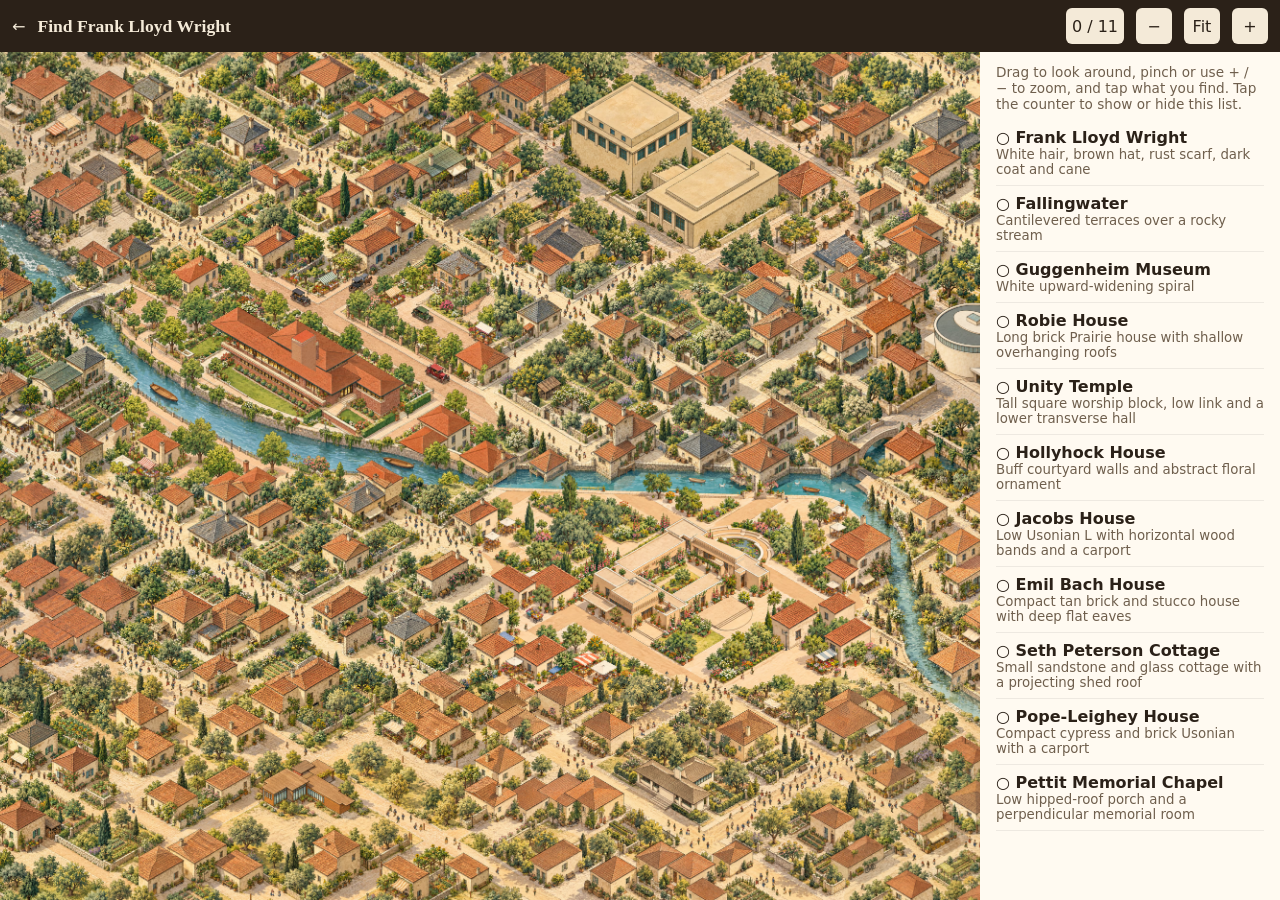
==== architects/frank-lloyd-wright/index.html @ 5c1a9b0c "feat: add clean architect URLs, share banners, mobile bottom sheet and MIT license" ====
<!doctype html>
<html lang="en">
<head>
  <meta charset="utf-8">
  <meta name="viewport" content="width=device-width, initial-scale=1">
  <title>Find Frank Lloyd Wright: Fallingwater, the Guggenheim and more | Find the Architect</title>
  <meta name="description" content="A free hidden-object game: find Fallingwater, the Guggenheim, Robie House and seven more Frank Lloyd Wright buildings, and Wright himself, in a crowded illustrated town.">
  <meta http-equiv="Content-Security-Policy" content="default-src 'self'; style-src 'self' 'unsafe-inline'">
  <link rel="canonical" href="https://smartinov.github.io/marhitekta/architects/frank-lloyd-wright/">
  <meta property="og:type" content="website">
  <meta property="og:site_name" content="Find the Architect">
  <meta property="og:title" content="Can you find Frank Lloyd Wright?">
  <meta property="og:description" content="Spot Fallingwater, the Guggenheim and eight more Wright buildings, then find the architect himself in the crowd.">
  <meta property="og:url" content="https://smartinov.github.io/marhitekta/architects/frank-lloyd-wright/">
  <meta property="og:image" content="https://smartinov.github.io/marhitekta/architects/frank-lloyd-wright/share.jpg">
  <meta property="og:image:width" content="1200">
  <meta property="og:image:height" content="630">
  <meta property="og:image:alt" content="Portrait of Frank Lloyd Wright beside the illustrated town with his buildings">
  <meta name="twitter:card" content="summary_large_image">
  <link rel="stylesheet" href="../../style.css">
</head>
<body class="game list-open">
  <header>
    <a href="../../" aria-label="Back to all architects">←</a>
    <h1 id="title">Find Frank Lloyd Wright</h1>
    <button id="count" aria-controls="checklist" aria-expanded="true" aria-live="polite"></button>
    <button id="out" aria-label="Zoom out">−</button>
    <button id="fit" aria-label="Show whole picture">Fit</button>
    <button id="in" aria-label="Zoom in">+</button>
  </header>
  <main>
    <div class="frame">
      <div class="view" id="view" tabindex="0" aria-label="Picture. Arrow keys pan, Enter guesses at the crosshair."><div class="stage" id="stage"></div></div>
      <div class="crosshair" aria-hidden="true"></div>
    </div>
    <aside id="checklist">
      <p>Drag to look around, pinch or use + / − to zoom, and tap what you find. Tap the counter to show or hide this list.</p>
      <ol id="list"></ol>
    </aside>
  </main>
  <div id="toast" role="status"></div>
  <script src="game.js"></script>
  <script src="../../play.js"></script>
</body>
</html>
---- style.css ----
:root {
  --paper: #f4ead8;
  --ink: #2b2118;
  --muted: #6f5f4d;
  --rust: #b4532a;
  --green: #3f7d4e;
  font-family: system-ui, -apple-system, 'Segoe UI', sans-serif;
  color: var(--ink);
  background: var(--paper);
}

* { box-sizing: border-box; }
body { margin: 0; }
h1, h2 { font-family: Georgia, 'Times New Roman', serif; }
a { color: var(--rust); }

/* Landing */
.landing { max-width: 960px; margin: 0 auto; padding: 48px 20px; }
.landing h1 { font-size: clamp(2rem, 6vw, 3.5rem); margin: 0 0 8px; }
.landing p.lead { color: var(--muted); font-size: 1.15rem; margin: 0 0 32px; }
.cards { display: grid; grid-template-columns: repeat(auto-fill, minmax(220px, 1fr)); gap: 24px; }
.card {
  display: block; text-decoration: none; color: inherit; background: #fffaf1;
  border-radius: 12px; overflow: hidden; box-shadow: 0 2px 10px #0002; transition: transform .15s;
}
.card:hover, .card:focus-visible { transform: translateY(-4px); }
.card img { display: block; width: 100%; height: auto; aspect-ratio: 4 / 5; object-fit: cover; object-position: top; filter: sepia(.25); }
.card div { padding: 12px 16px 16px; }
.card h2 { margin: 0; font-size: 1.3rem; }
.card span { color: var(--muted); font-size: .9rem; }
.card.soon {
  display: grid; place-items: center; min-height: 200px; padding: 24px; text-align: center;
  color: var(--muted); background: none; box-shadow: none; border: 2px dashed #0003;
}
.card.soon:hover { transform: none; }
footer { color: var(--muted); font-size: .8rem; margin-top: 48px; }

/* Game */
.game { display: flex; flex-direction: column; height: 100vh; height: 100dvh; }
.game header { display: flex; align-items: center; gap: 12px; padding: 8px 12px; background: var(--ink); color: var(--paper); flex-wrap: wrap; }
.game header a { color: var(--paper); text-decoration: none; }
.game header h1 { font-size: 1.1rem; margin: 0; flex: 1; }
.game header button {
  font: inherit; min-width: 36px; height: 36px; border: 0; border-radius: 6px;
  background: var(--paper); color: var(--ink); cursor: pointer;
}
.game main { flex: 1; display: flex; min-height: 0; }
.frame { flex: 1; position: relative; display: grid; min-width: 0; min-height: 0; }
.crosshair {
  display: none; position: absolute; left: 50%; top: 50%; width: 32px; height: 32px; margin: -16px 0 0 -16px;
  border: 2px solid var(--rust); border-radius: 50%; box-shadow: 0 0 0 2px #fff; pointer-events: none;
}
.view:focus-visible { outline: 3px solid var(--rust); outline-offset: -3px; }
.view:focus-visible + .crosshair { display: block; }
.view { min-width: 0; min-height: 0; display: grid; overflow: auto; touch-action: none; cursor: grab; background: #d9cbb2; user-select: none; -webkit-user-select: none; }
.view:active { cursor: grabbing; }
.stage { margin: auto; position: relative; display: grid; grid-template-columns: repeat(2, minmax(0, 1fr)); }
.stage img { display: block; width: 100%; height: auto; -webkit-user-drag: none; }
.mark { position: absolute; border: 3px solid var(--green); border-radius: 8px; box-shadow: 0 0 0 2px #fff; pointer-events: none; }
.miss {
  position: absolute; width: 28px; height: 28px; margin: -14px 0 0 -14px; border: 3px solid var(--rust);
  border-radius: 50%; pointer-events: none; animation: fade .8s forwards;
}
@keyframes fade { to { opacity: 0; transform: scale(1.8); } }
aside { width: 300px; overflow: auto; padding: 12px 16px; background: #fffaf1; }
aside p { color: var(--muted); font-size: .85rem; margin: 0 0 8px; }
aside ol { list-style: none; padding: 0; margin: 0; }
aside li { padding: 8px 0; border-bottom: 1px solid #0001; }
aside li b::before { content: '○ '; }
aside li.found b { color: var(--green); }
aside li.found b::before { content: '✓ '; }
aside li small { display: block; color: var(--muted); }
#toast {
  position: fixed; left: 50%; bottom: 24px; transform: translateX(-50%); background: var(--ink); color: var(--paper);
  padding: 10px 18px; border-radius: 999px; opacity: 0; transition: opacity .3s; pointer-events: none;
}
#toast.show { opacity: 1; }

.game header button { touch-action: manipulation; }

/* Phones: the picture takes the screen and the checklist is a bottom sheet toggled by the counter. */
@media (max-width: 760px) {
  .game header { flex-wrap: nowrap; gap: 8px; padding-top: max(8px, env(safe-area-inset-top)); }
  .game header h1 { min-width: 0; white-space: nowrap; overflow: hidden; text-overflow: ellipsis; }
  .game header button { min-width: 44px; height: 44px; }
  #count::after { content: ' ▾'; }
  .list-open #count::after { content: ' ▴'; }
  aside {
    position: fixed; left: 0; right: 0; bottom: 0; z-index: 2; width: auto; max-height: 55dvh;
    padding-bottom: calc(12px + env(safe-area-inset-bottom)); border-radius: 16px 16px 0 0;
    box-shadow: 0 -4px 20px #0004; transform: translateY(105%); transition: transform .25s;
  }
  .list-open aside { transform: none; }
  #toast { z-index: 3; }
}
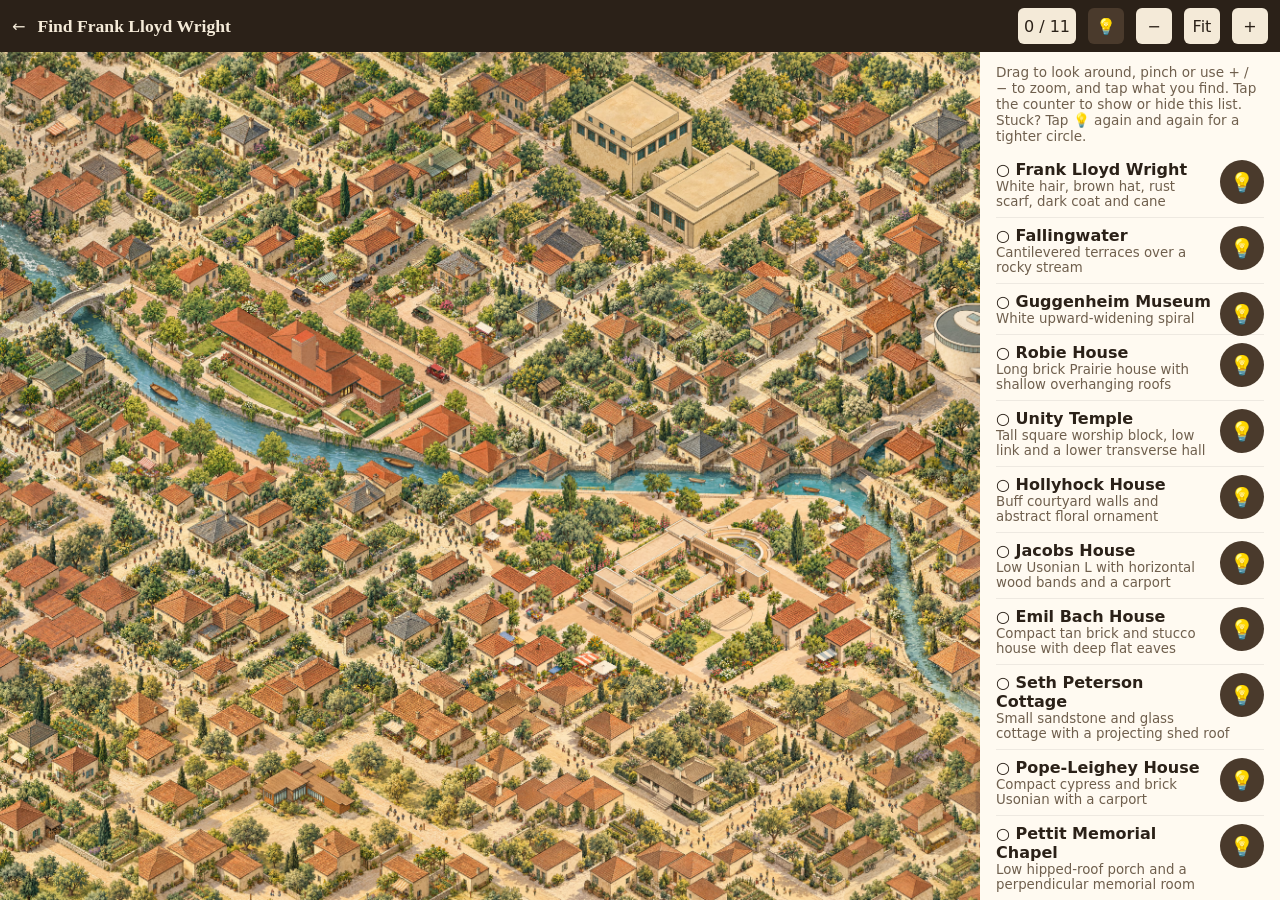
==== commit e2406505: "feat: add light bulb hints that circle a target with tightening rings" ====
--- a/architects/frank-lloyd-wright/index.html
+++ b/architects/frank-lloyd-wright/index.html
@@ -24,6 +24,7 @@
     <a href="../../" aria-label="Back to all architects">←</a>
     <h1 id="title">Find Frank Lloyd Wright</h1>
     <button id="count" aria-controls="checklist" aria-expanded="true" aria-live="polite"></button>
+    <button id="bulb" aria-label="Hint for the next missing item">💡</button>
     <button id="out" aria-label="Zoom out">−</button>
     <button id="fit" aria-label="Show whole picture">Fit</button>
     <button id="in" aria-label="Zoom in">+</button>
@@ -34,7 +35,7 @@
       <div class="crosshair" aria-hidden="true"></div>
     </div>
     <aside id="checklist">
-      <p>Drag to look around, pinch or use + / − to zoom, and tap what you find. Tap the counter to show or hide this list.</p>
+      <p>Drag to look around, pinch or use + / − to zoom, and tap what you find. Tap the counter to show or hide this list. Stuck? Tap 💡 again and again for a tighter circle.</p>
       <ol id="list"></ol>
     </aside>
   </main>
--- a/style.css
+++ b/style.css
@@ -54,7 +54,7 @@
 .view:focus-visible + .crosshair { display: block; }
 .view { min-width: 0; min-height: 0; display: grid; overflow: auto; touch-action: none; cursor: grab; background: #d9cbb2; user-select: none; -webkit-user-select: none; }
 .view:active { cursor: grabbing; }
-.stage { margin: auto; position: relative; display: grid; grid-template-columns: repeat(2, minmax(0, 1fr)); }
+.stage { margin: auto; position: relative; overflow: hidden; display: grid; grid-template-columns: repeat(2, minmax(0, 1fr)); }
 .stage img { display: block; width: 100%; height: auto; -webkit-user-drag: none; }
 .mark { position: absolute; border: 3px solid var(--green); border-radius: 8px; box-shadow: 0 0 0 2px #fff; pointer-events: none; }
 .miss {
@@ -70,6 +70,18 @@
 aside li.found b { color: var(--green); }
 aside li.found b::before { content: '✓ '; }
 aside li small { display: block; color: var(--muted); }
+aside li .hint {
+  float: right; width: 44px; height: 44px; margin-left: 8px; border: 0; border-radius: 50%;
+  font-size: 1.2rem; cursor: pointer; touch-action: manipulation;
+}
+/* The pale bulb emoji needs a dark backdrop to stand out. */
+aside li .hint, .game header #bulb { background: #4a3a2c; }
+aside li.found .hint { display: none; }
+.ring {
+  position: absolute; border: 4px dashed #ffd23f; border-radius: 50%; pointer-events: none;
+  box-shadow: 0 0 0 4px #2b211866, inset 0 0 0 4px #2b211866; animation: pulse 1.2s ease-in-out infinite alternate;
+}
+@keyframes pulse { to { border-color: var(--rust); } }
 #toast {
   position: fixed; left: 50%; bottom: 24px; transform: translateX(-50%); background: var(--ink); color: var(--paper);
   padding: 10px 18px; border-radius: 999px; opacity: 0; transition: opacity .3s; pointer-events: none;
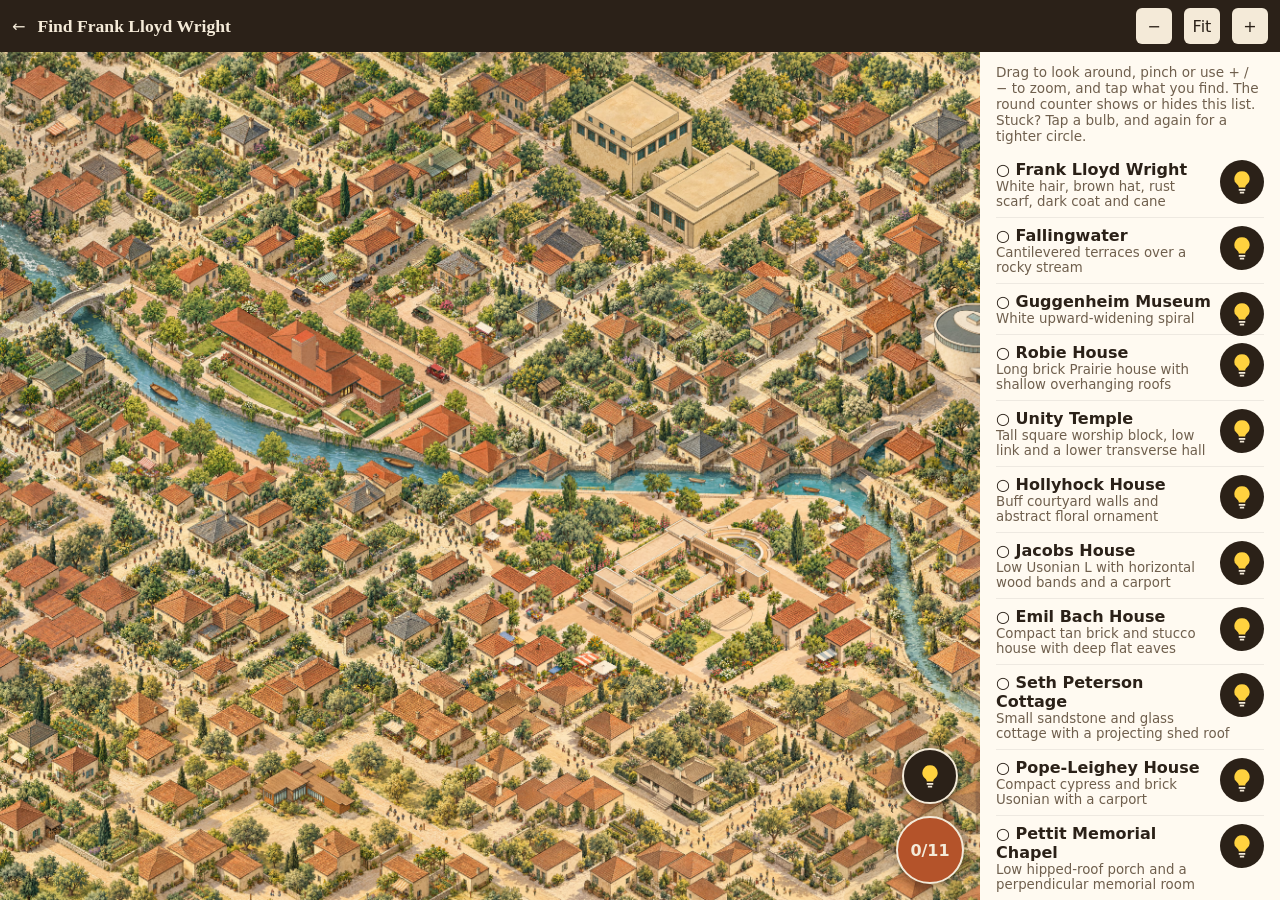
==== commit 552e845a: "feat: move checklist counter and hint bulb to floating round buttons" ====
--- a/architects/frank-lloyd-wright/index.html
+++ b/architects/frank-lloyd-wright/index.html
@@ -17,14 +17,15 @@
   <meta property="og:image:height" content="630">
   <meta property="og:image:alt" content="Portrait of Frank Lloyd Wright beside the illustrated town with his buildings">
   <meta name="twitter:card" content="summary_large_image">
+  <link rel="icon" href="../../favicon.ico" sizes="32x32">
+  <link rel="icon" href="../../favicon.svg" type="image/svg+xml">
+  <link rel="apple-touch-icon" href="../../apple-touch-icon.png">
   <link rel="stylesheet" href="../../style.css">
 </head>
 <body class="game list-open">
   <header>
     <a href="../../" aria-label="Back to all architects">←</a>
     <h1 id="title">Find Frank Lloyd Wright</h1>
-    <button id="count" aria-controls="checklist" aria-expanded="true" aria-live="polite"></button>
-    <button id="bulb" aria-label="Hint for the next missing item">💡</button>
     <button id="out" aria-label="Zoom out">−</button>
     <button id="fit" aria-label="Show whole picture">Fit</button>
     <button id="in" aria-label="Zoom in">+</button>
@@ -33,9 +34,13 @@
     <div class="frame">
       <div class="view" id="view" tabindex="0" aria-label="Picture. Arrow keys pan, Enter guesses at the crosshair."><div class="stage" id="stage"></div></div>
       <div class="crosshair" aria-hidden="true"></div>
+      <div class="fabs">
+        <button id="bulb" class="fab" aria-label="Hint for the next missing item"></button>
+        <button id="count" class="fab" aria-controls="checklist" aria-expanded="true"></button>
+      </div>
     </div>
     <aside id="checklist">
-      <p>Drag to look around, pinch or use + / − to zoom, and tap what you find. Tap the counter to show or hide this list. Stuck? Tap 💡 again and again for a tighter circle.</p>
+      <p>Drag to look around, pinch or use + / − to zoom, and tap what you find. The round counter shows or hides this list. Stuck? Tap a bulb, and again for a tighter circle.</p>
       <ol id="list"></ol>
     </aside>
   </main>
--- a/style.css
+++ b/style.css
@@ -70,20 +70,31 @@
 aside li.found b { color: var(--green); }
 aside li.found b::before { content: '✓ '; }
 aside li small { display: block; color: var(--muted); }
-aside li .hint {
-  float: right; width: 44px; height: 44px; margin-left: 8px; border: 0; border-radius: 50%;
-  font-size: 1.2rem; cursor: pointer; touch-action: manipulation;
+/* Round dark buttons share one look: the floating counter and bulb, and each checklist bulb. */
+.fab, aside li .hint {
+  display: grid; place-items: center; padding: 0; border-radius: 50%; background: var(--ink); color: var(--paper);
+  cursor: pointer; touch-action: manipulation;
 }
-/* The pale bulb emoji needs a dark backdrop to stand out. */
-aside li .hint, .game header #bulb { background: #4a3a2c; }
+.fab svg, aside li .hint svg { width: 26px; height: 26px; }
+aside li .hint { float: right; width: 44px; height: 44px; margin-left: 8px; border: 0; }
+.fabs {
+  position: absolute; right: 16px; bottom: calc(16px + env(safe-area-inset-bottom)); z-index: 3;
+  display: grid; gap: 12px; justify-items: center;
+}
+.fab { width: 56px; height: 56px; border: 2px solid var(--paper); box-shadow: 0 4px 14px #0006; font: 700 1rem system-ui, sans-serif; }
+#count.fab { width: 68px; height: 68px; }
+.list-open #count.fab { background: var(--rust); }
 aside li.found .hint { display: none; }
+/* Reading links appear only after finding, so photos on the article cannot spoil the search. */
+aside li .read { display: none; font-size: .85rem; padding: 6px 0; }
+aside li.found .read { display: inline-block; }
 .ring {
   position: absolute; border: 4px dashed #ffd23f; border-radius: 50%; pointer-events: none;
   box-shadow: 0 0 0 4px #2b211866, inset 0 0 0 4px #2b211866; animation: pulse 1.2s ease-in-out infinite alternate;
 }
 @keyframes pulse { to { border-color: var(--rust); } }
 #toast {
-  position: fixed; left: 50%; bottom: 24px; transform: translateX(-50%); background: var(--ink); color: var(--paper);
+  position: fixed; z-index: 4; left: 50%; top: 72px; transform: translateX(-50%); background: var(--ink); color: var(--paper);
   padding: 10px 18px; border-radius: 999px; opacity: 0; transition: opacity .3s; pointer-events: none;
 }
 #toast.show { opacity: 1; }
@@ -95,13 +106,18 @@
   .game header { flex-wrap: nowrap; gap: 8px; padding-top: max(8px, env(safe-area-inset-top)); }
   .game header h1 { min-width: 0; white-space: nowrap; overflow: hidden; text-overflow: ellipsis; }
   .game header button { min-width: 44px; height: 44px; }
-  #count::after { content: ' ▾'; }
-  .list-open #count::after { content: ' ▴'; }
   aside {
-    position: fixed; left: 0; right: 0; bottom: 0; z-index: 2; width: auto; max-height: 55dvh;
+    position: fixed; left: 0; right: 0; bottom: 0; z-index: 2; width: auto; height: 55dvh;
     padding-bottom: calc(12px + env(safe-area-inset-bottom)); border-radius: 16px 16px 0 0;
     box-shadow: 0 -4px 20px #0004; transform: translateY(105%); transition: transform .25s;
   }
   .list-open aside { transform: none; }
-  #toast { z-index: 3; }
+  /* The floating buttons ride on top of the open sheet instead of covering its bulbs. */
+  .fabs { transition: bottom .25s; }
+  .list-open .fabs { bottom: calc(55dvh + 12px); }
 }
+
+/* Desktop: the counter hides the side checklist to give the picture more room. */
+@media (min-width: 761px) {
+  .game:not(.list-open) aside { display: none; }
+}
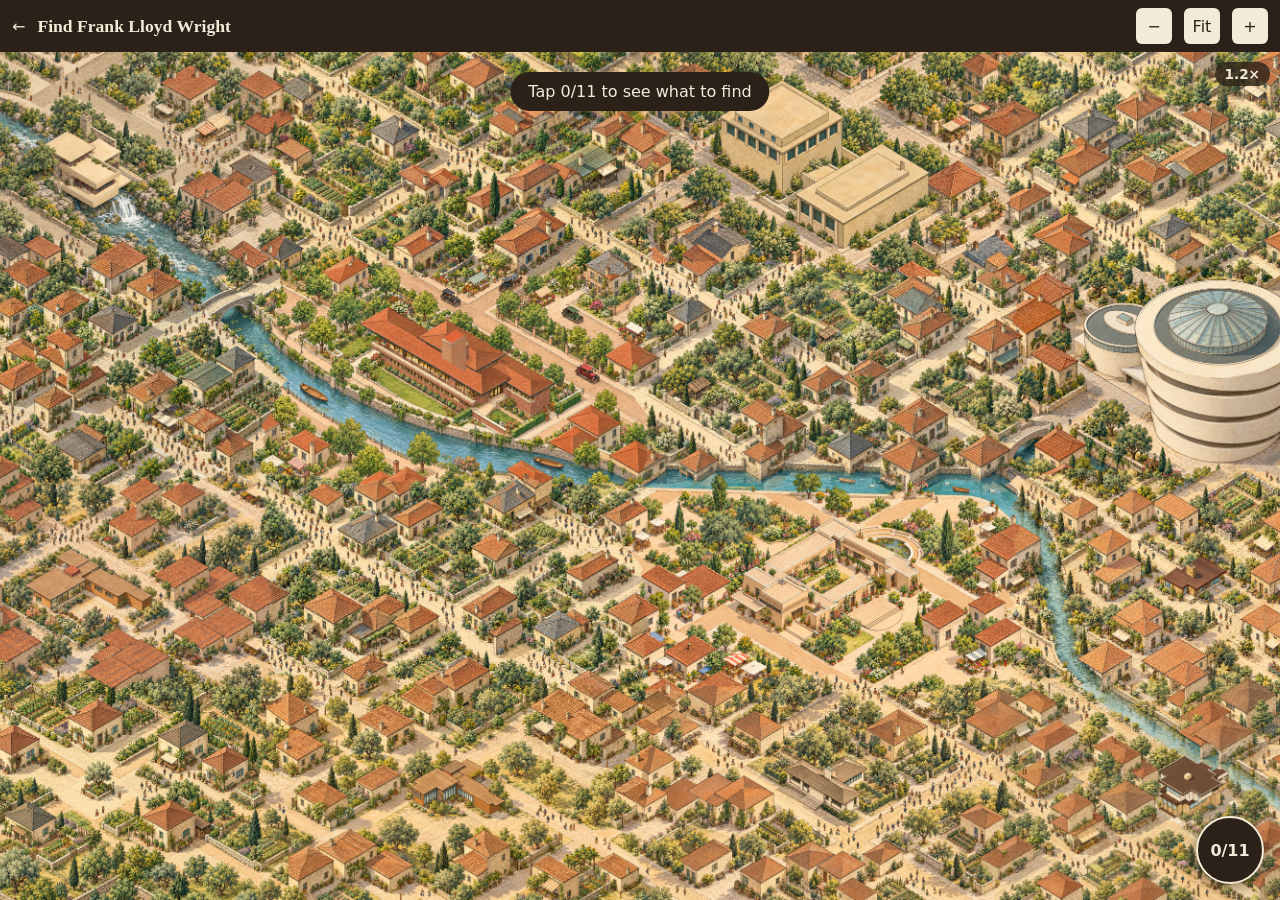
==== commit d84a90fb: "feat: add eased camera, ping hints with cooldown, target refocus and zoom readout" ====
--- a/architects/frank-lloyd-wright/index.html
+++ b/architects/frank-lloyd-wright/index.html
@@ -22,7 +22,7 @@
   <link rel="apple-touch-icon" href="../../apple-touch-icon.png">
   <link rel="stylesheet" href="../../style.css">
 </head>
-<body class="game list-open">
+<body class="game">
   <header>
     <a href="../../" aria-label="Back to all architects">←</a>
     <h1 id="title">Find Frank Lloyd Wright</h1>
@@ -34,13 +34,13 @@
     <div class="frame">
       <div class="view" id="view" tabindex="0" aria-label="Picture. Arrow keys pan, Enter guesses at the crosshair."><div class="stage" id="stage"></div></div>
       <div class="crosshair" aria-hidden="true"></div>
+      <div class="zoom" id="zoom" aria-hidden="true"></div>
       <div class="fabs">
-        <button id="bulb" class="fab" aria-label="Hint for the next missing item"></button>
-        <button id="count" class="fab" aria-controls="checklist" aria-expanded="true"></button>
+        <button id="count" class="fab" aria-controls="checklist" aria-expanded="false"></button>
       </div>
     </div>
     <aside id="checklist">
-      <p>Drag to look around, pinch or use + / − to zoom, and tap what you find. The round counter shows or hides this list. Stuck? Tap a bulb, and again for a tighter circle.</p>
+      <p>Drag to look around, pinch or use + / − to zoom, and tap what you find. The round counter shows or hides this list. Stuck? Tap a bulb for a hint; it needs a few seconds to recharge. Tap the target next to anything you found to fly back to it.</p>
       <ol id="list"></ol>
     </aside>
   </main>
--- a/style.css
+++ b/style.css
@@ -66,17 +66,24 @@
 aside p { color: var(--muted); font-size: .85rem; margin: 0 0 8px; }
 aside ol { list-style: none; padding: 0; margin: 0; }
 aside li { padding: 8px 0; border-bottom: 1px solid #0001; }
-aside li b::before { content: '○ '; }
-aside li.found b { color: var(--green); }
-aside li.found b::before { content: '✓ '; }
+aside li .name { all: unset; font-weight: 700; }
+aside li .name:focus-visible { outline: 2px solid var(--rust); }
+aside li .name::before { content: '○ '; }
+aside li.found .name { color: var(--green); cursor: pointer; }
+aside li.found .name::before { content: '✓ '; }
 aside li small { display: block; color: var(--muted); }
-/* Round dark buttons share one look: the floating counter and bulb, and each checklist bulb. */
-.fab, aside li .hint {
+.fab {
   display: grid; place-items: center; padding: 0; border-radius: 50%; background: var(--ink); color: var(--paper);
   cursor: pointer; touch-action: manipulation;
 }
-.fab svg, aside li .hint svg { width: 26px; height: 26px; }
-aside li .hint { float: right; width: 44px; height: 44px; margin-left: 8px; border: 0; }
+/* Checklist bulbs and targets are bare icons; the transparent button keeps a finger-sized tap area. */
+aside li .hint, aside li .goto {
+  float: right; display: grid; place-items: center; width: 40px; height: 40px; margin: -4px -8px 0 4px; padding: 0;
+  border: 0; background: none; color: var(--ink); cursor: pointer; touch-action: manipulation;
+}
+aside li .hint svg, aside li .goto svg { width: 22px; height: 22px; }
+aside li .goto { display: none; color: var(--green); }
+aside li.found .goto { display: grid; }
 .fabs {
   position: absolute; right: 16px; bottom: calc(16px + env(safe-area-inset-bottom)); z-index: 3;
   display: grid; gap: 12px; justify-items: center;
@@ -88,11 +95,11 @@
 /* Reading links appear only after finding, so photos on the article cannot spoil the search. */
 aside li .read { display: none; font-size: .85rem; padding: 6px 0; }
 aside li.found .read { display: inline-block; }
-.ring {
-  position: absolute; border: 4px dashed #ffd23f; border-radius: 50%; pointer-events: none;
-  box-shadow: 0 0 0 4px #2b211866, inset 0 0 0 4px #2b211866; animation: pulse 1.2s ease-in-out infinite alternate;
+.ping { position: absolute; border: 5px solid #ffd23f; border-radius: 50%; box-shadow: 0 0 0 3px #2b211866; pointer-events: none; }
+.zoom {
+  position: absolute; top: 10px; right: 10px; z-index: 3; padding: 4px 10px; border-radius: 999px;
+  background: #2b2118cc; color: var(--paper); font: 600 .85rem system-ui, sans-serif; pointer-events: none;
 }
-@keyframes pulse { to { border-color: var(--rust); } }
 #toast {
   position: fixed; z-index: 4; left: 50%; top: 72px; transform: translateX(-50%); background: var(--ink); color: var(--paper);
   padding: 10px 18px; border-radius: 999px; opacity: 0; transition: opacity .3s; pointer-events: none;
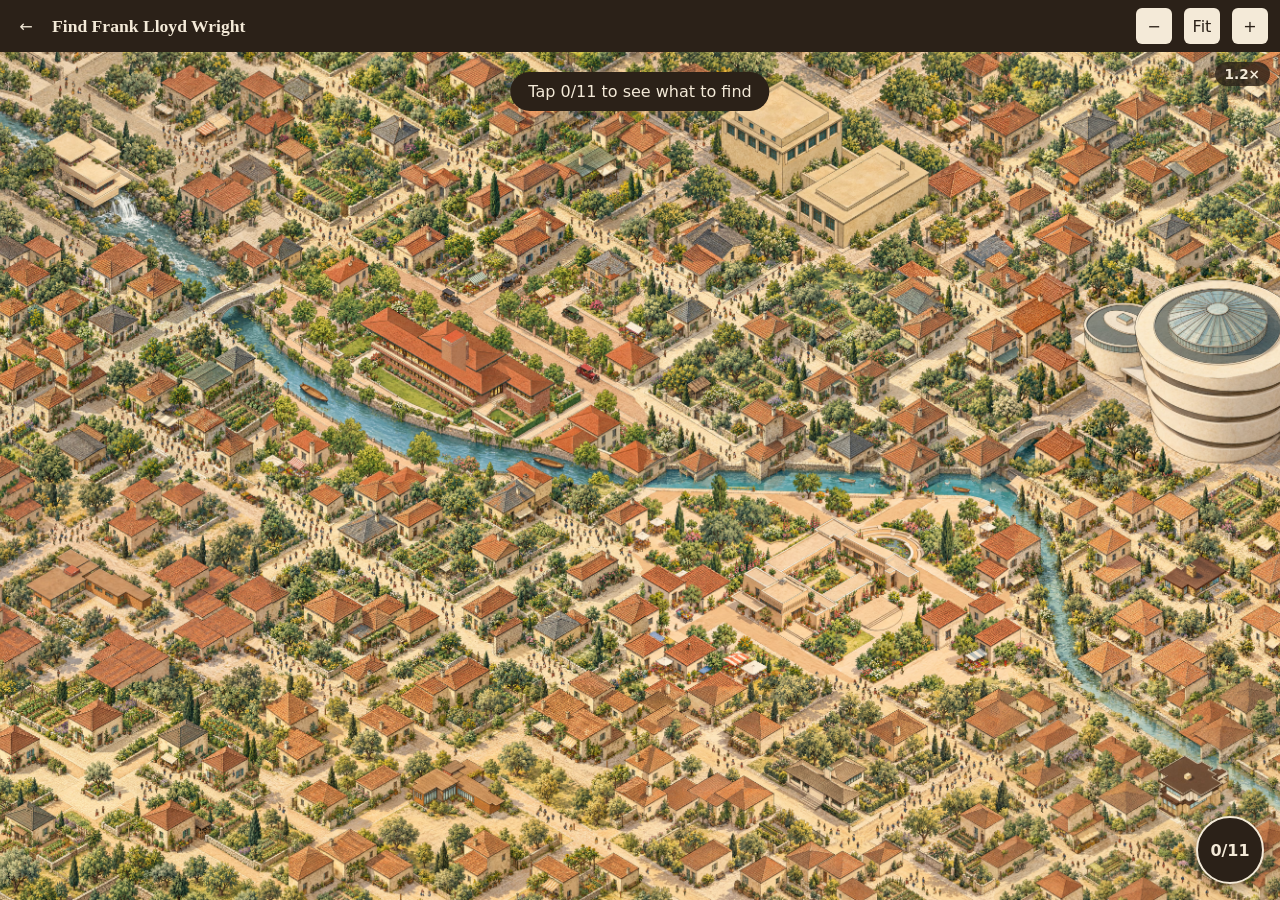
==== commit 01ef95ce: "feat: hide zoom buttons on phones where pinch zooms" ====
--- a/architects/frank-lloyd-wright/index.html
+++ b/architects/frank-lloyd-wright/index.html
@@ -40,7 +40,7 @@
       </div>
     </div>
     <aside id="checklist">
-      <p>Drag to look around, pinch or use + / − to zoom, and tap what you find. The round counter shows or hides this list. Stuck? Tap a bulb for a hint; it needs a few seconds to recharge. Tap the target next to anything you found to fly back to it.</p>
+      <p>Drag to look around, pinch to zoom (or use + / − on a computer), and tap what you find. The round counter shows or hides this list. Stuck? Tap a bulb for a hint; it needs a few seconds to recharge. Tap the target next to anything you found to fly back to it.</p>
       <ol id="list"></ol>
     </aside>
   </main>
--- a/style.css
+++ b/style.css
@@ -38,7 +38,7 @@
 /* Game */
 .game { display: flex; flex-direction: column; height: 100vh; height: 100dvh; }
 .game header { display: flex; align-items: center; gap: 12px; padding: 8px 12px; background: var(--ink); color: var(--paper); flex-wrap: wrap; }
-.game header a { color: var(--paper); text-decoration: none; }
+.game header a { display: grid; place-items: center; min-width: 44px; min-height: 44px; margin: -4px -8px; color: var(--paper); text-decoration: none; }
 .game header h1 { font-size: 1.1rem; margin: 0; flex: 1; }
 .game header button {
   font: inherit; min-width: 36px; height: 36px; border: 0; border-radius: 6px;
@@ -53,6 +53,9 @@
 .view:focus-visible { outline: 3px solid var(--rust); outline-offset: -3px; }
 .view:focus-visible + .crosshair { display: block; }
 .view { min-width: 0; min-height: 0; display: grid; overflow: auto; touch-action: none; cursor: grab; background: #d9cbb2; user-select: none; -webkit-user-select: none; }
+/* The picture and checklist scroll by finger, wheel, trackpad and keys; scrollbars would only clutter them. */
+.view, aside { scrollbar-width: none; }
+.view::-webkit-scrollbar, aside::-webkit-scrollbar { display: none; }
 .view:active { cursor: grabbing; }
 .stage { margin: auto; position: relative; overflow: hidden; display: grid; grid-template-columns: repeat(2, minmax(0, 1fr)); }
 .stage img { display: block; width: 100%; height: auto; -webkit-user-drag: none; }
@@ -112,7 +115,8 @@
 @media (max-width: 760px) {
   .game header { flex-wrap: nowrap; gap: 8px; padding-top: max(8px, env(safe-area-inset-top)); }
   .game header h1 { min-width: 0; white-space: nowrap; overflow: hidden; text-overflow: ellipsis; }
-  .game header button { min-width: 44px; height: 44px; }
+  /* Phones zoom by pinch, so the zoom buttons only crowd the title. */
+  .game header button { display: none; }
   aside {
     position: fixed; left: 0; right: 0; bottom: 0; z-index: 2; width: auto; height: 55dvh;
     padding-bottom: calc(12px + env(safe-area-inset-bottom)); border-radius: 16px 16px 0 0;
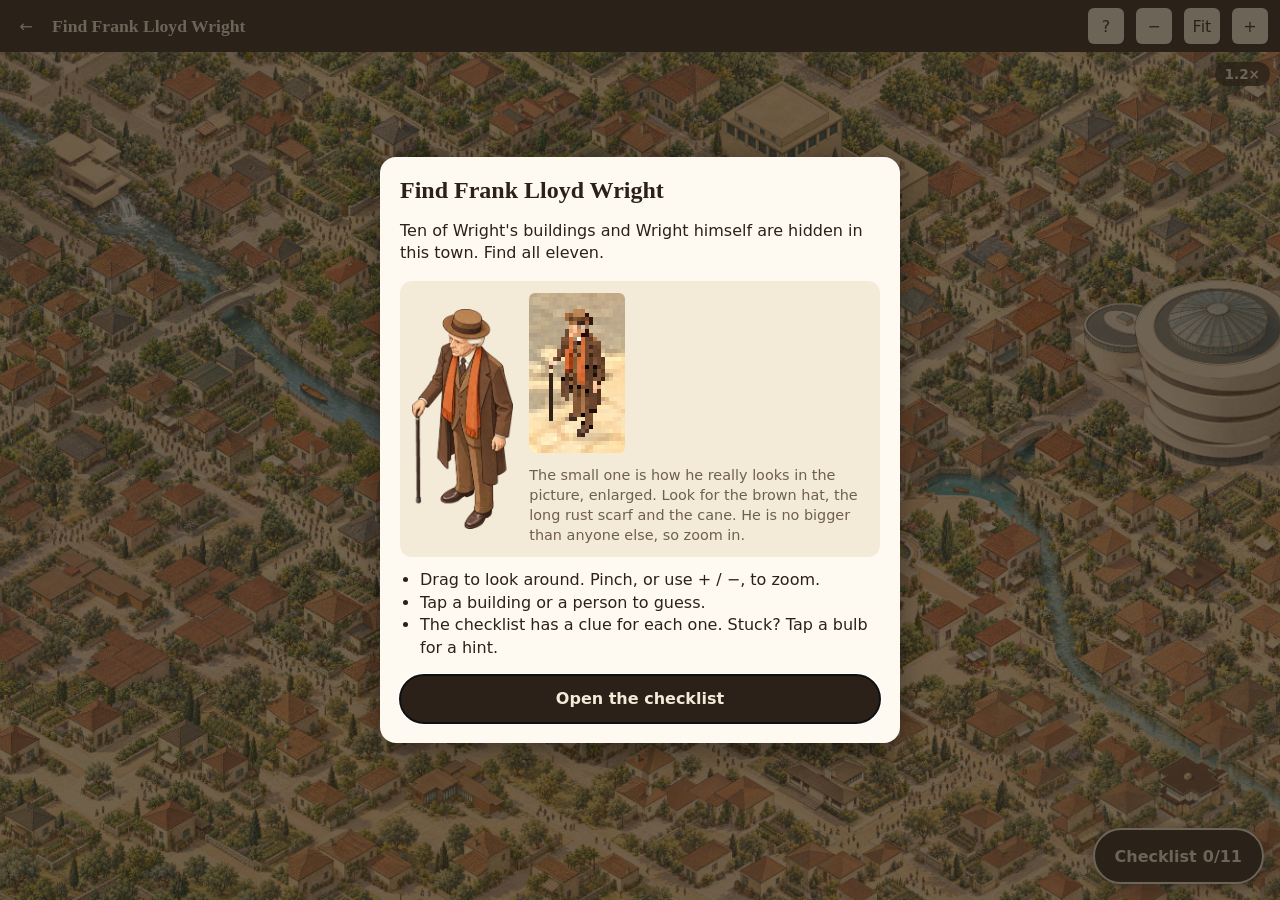
==== commit 770b5f9f: "feat: add start dialog with Wright figure, labelled checklist, found-building cards and touch glide" ====
--- a/architects/frank-lloyd-wright/index.html
+++ b/architects/frank-lloyd-wright/index.html
@@ -26,6 +26,7 @@
   <header>
     <a href="../../" aria-label="Back to all architects">←</a>
     <h1 id="title">Find Frank Lloyd Wright</h1>
+    <button id="help" aria-label="How to play">?</button>
     <button id="out" aria-label="Zoom out">−</button>
     <button id="fit" aria-label="Show whole picture">Fit</button>
     <button id="in" aria-label="Zoom in">+</button>
@@ -35,15 +36,39 @@
       <div class="view" id="view" tabindex="0" aria-label="Picture. Arrow keys pan, Enter guesses at the crosshair."><div class="stage" id="stage"></div></div>
       <div class="crosshair" aria-hidden="true"></div>
       <div class="zoom" id="zoom" aria-hidden="true"></div>
+      <section id="card" aria-labelledby="card-name" hidden>
+        <button class="close" aria-label="Close">×</button>
+        <h2 id="card-name"></h2>
+        <p id="card-about"></p>
+        <p id="card-look"></p>
+        <p id="card-links"></p>
+      </section>
       <div class="fabs">
         <button id="count" class="fab" aria-controls="checklist" aria-expanded="false"></button>
       </div>
     </div>
     <aside id="checklist">
-      <p>Drag to look around, pinch to zoom (or use + / − on a computer), and tap what you find. The round counter shows or hides this list. Stuck? Tap a bulb for a hint; it needs a few seconds to recharge. Tap the target next to anything you found to fly back to it.</p>
+      <p>Drag to look around, pinch to zoom (or use + / − on a computer), and tap what you find. The Checklist button shows or hides this list. Stuck? Tap a bulb for a hint; it needs a few seconds to recharge. Tap the target next to anything you found to fly back to it.</p>
       <ol id="list"></ol>
     </aside>
   </main>
+  <dialog id="intro" aria-labelledby="intro-title">
+    <h2 id="intro-title">Find Frank Lloyd Wright</h2>
+    <p>Ten of Wright's buildings and Wright himself are hidden in this town. Find all eleven.</p>
+    <div class="who">
+      <img src="figure.webp" width="221" height="480" alt="Drawing of Wright as he appears in the picture: brown hat, long rust scarf, brown coat and a cane">
+      <div>
+        <img class="actual" src="figure-actual.png" width="24" height="40" alt="The same figure as it really looks in the picture, enlarged">
+        <p>The small one is how he really looks in the picture, enlarged. Look for the brown hat, the long rust scarf and the cane. He is no bigger than anyone else, so zoom in.</p>
+      </div>
+    </div>
+    <ul>
+      <li>Drag to look around. Pinch, or use + / −, to zoom.</li>
+      <li>Tap a building or a person to guess.</li>
+      <li>The checklist has a clue for each one. Stuck? Tap a bulb for a hint.</li>
+    </ul>
+    <form method="dialog"><button value="list" autofocus>Open the checklist</button></form>
+  </dialog>
   <div id="toast" role="status"></div>
   <script src="game.js"></script>
   <script src="../../play.js"></script>
--- a/style.css
+++ b/style.css
@@ -92,12 +92,41 @@
   display: grid; gap: 12px; justify-items: center;
 }
 .fab { width: 56px; height: 56px; border: 2px solid var(--paper); box-shadow: 0 4px 14px #0006; font: 700 1rem system-ui, sans-serif; }
-#count.fab { width: 68px; height: 68px; }
+/* A word beside the count, so the checklist is clearly a button and not only a score. */
+#count.fab { width: auto; height: 56px; padding: 0 20px; border-radius: 999px; gap: 6px; grid-auto-flow: column; font-weight: 600; }
 .list-open #count.fab { background: var(--rust); }
 aside li.found .hint { display: none; }
-/* Reading links appear only after finding, so photos on the article cannot spoil the search. */
-aside li .read { display: none; font-size: .85rem; padding: 6px 0; }
-aside li.found .read { display: inline-block; }
+aside li .figure { display: block; height: 96px; margin-top: 6px; }
+/* Reading links live on the card, which appears only after finding, so article photos cannot spoil the search. */
+#card {
+  position: absolute; z-index: 3; width: min(300px, calc(100% - 24px)); max-height: calc(100% - 24px); overflow: auto;
+  padding: 12px 16px; border-radius: 12px; background: #fffaf1; box-shadow: 0 4px 18px #0005; font-size: .9rem;
+}
+#card[hidden] { display: none; }
+#card h2 { margin: 0 32px 6px 0; font-size: 1.15rem; color: var(--green); }
+#card p { margin: 0 0 8px; }
+#card p:last-child { margin: 0; color: var(--muted); font-size: .85rem; }
+#card .close {
+  position: absolute; top: 2px; right: 2px; width: 44px; height: 44px; border: 0; background: none;
+  font-size: 1.4rem; color: var(--ink); cursor: pointer; touch-action: manipulation;
+}
+#intro {
+  width: min(520px, calc(100% - 24px)); max-height: calc(100dvh - 24px); padding: 20px; border: 0; border-radius: 16px;
+  background: #fffaf1; color: var(--ink); box-shadow: 0 8px 30px #0006;
+}
+#intro::backdrop { background: #2b2118aa; }
+#intro h2 { margin: 0 0 8px; }
+#intro p, #intro li { line-height: 1.4; }
+#intro ul { padding-left: 20px; margin: 12px 0 16px; }
+#intro .who { display: flex; gap: 16px; align-items: center; padding: 12px; border-radius: 12px; background: #f4ead8; }
+#intro .who > img { height: 220px; width: auto; }
+#intro .who p { margin: 8px 0 0; font-size: .9rem; color: var(--muted); }
+/* Shown pixel for pixel, so players see exactly what they are looking for. */
+#intro .actual { width: 96px; height: 160px; image-rendering: pixelated; border-radius: 6px; }
+#intro form button {
+  width: 100%; min-height: 48px; border: 0; border-radius: 999px; background: var(--ink); color: var(--paper);
+  font: 600 1rem system-ui, sans-serif; cursor: pointer;
+}
 .ping { position: absolute; border: 5px solid #ffd23f; border-radius: 50%; box-shadow: 0 0 0 3px #2b211866; pointer-events: none; }
 .zoom {
   position: absolute; top: 10px; right: 10px; z-index: 3; padding: 4px 10px; border-radius: 999px;
@@ -116,7 +145,9 @@
   .game header { flex-wrap: nowrap; gap: 8px; padding-top: max(8px, env(safe-area-inset-top)); }
   .game header h1 { min-width: 0; white-space: nowrap; overflow: hidden; text-overflow: ellipsis; }
   /* Phones zoom by pinch, so the zoom buttons only crowd the title. */
-  .game header button { display: none; }
+  .game header button:not(#help) { display: none; }
+  #intro .who > img { height: 160px; }
+  #intro .actual { width: 72px; height: 120px; }
   aside {
     position: fixed; left: 0; right: 0; bottom: 0; z-index: 2; width: auto; height: 55dvh;
     padding-bottom: calc(12px + env(safe-area-inset-bottom)); border-radius: 16px 16px 0 0;
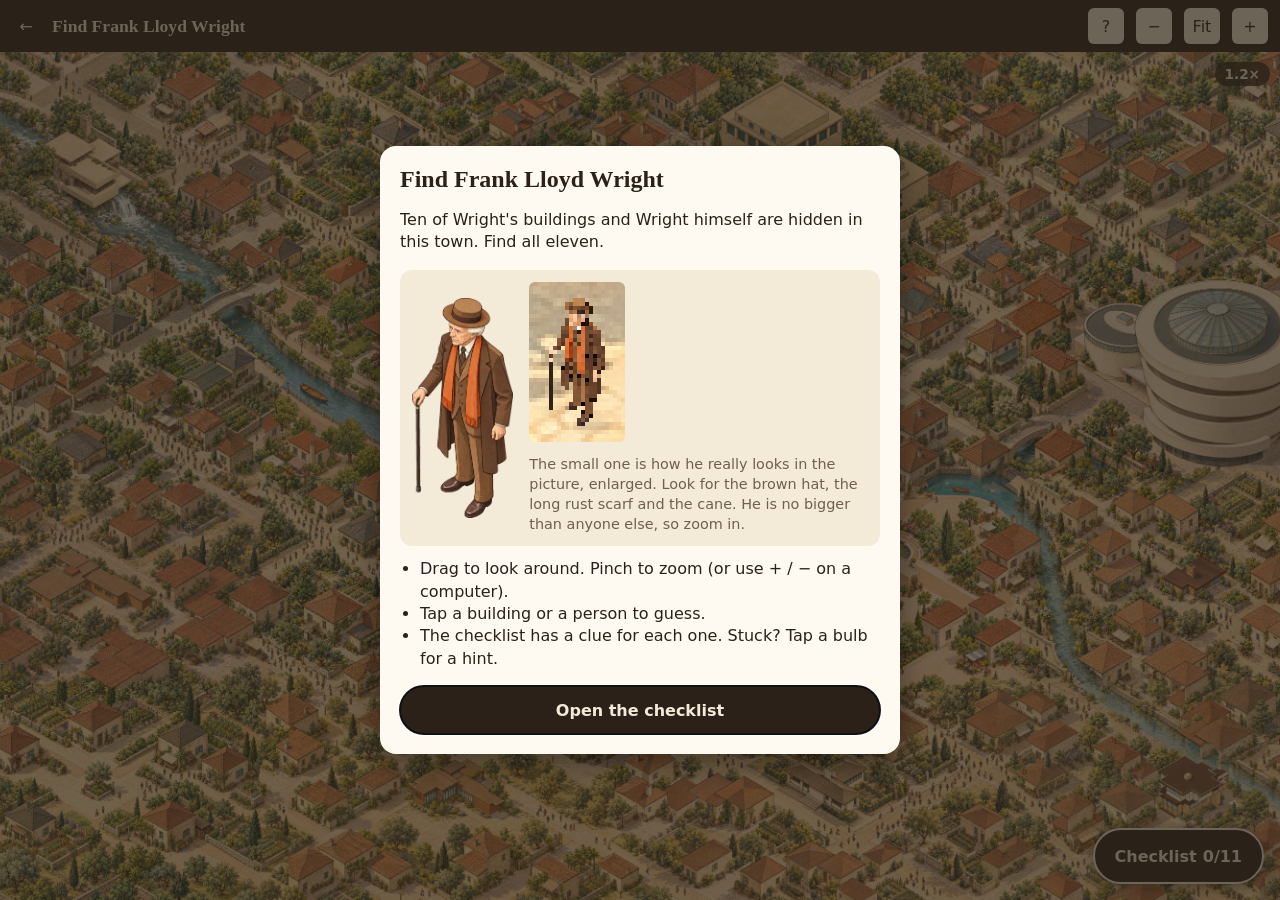
==== commit 8b379fb7: "fix: match intro zoom wording and describe the Hollyhock pool as curved" ====
--- a/architects/frank-lloyd-wright/index.html
+++ b/architects/frank-lloyd-wright/index.html
@@ -63,7 +63,7 @@
       </div>
     </div>
     <ul>
-      <li>Drag to look around. Pinch, or use + / −, to zoom.</li>
+      <li>Drag to look around. Pinch to zoom (or use + / − on a computer).</li>
       <li>Tap a building or a person to guess.</li>
       <li>The checklist has a clue for each one. Stuck? Tap a bulb for a hint.</li>
     </ul>
--- a/style.css
+++ b/style.css
@@ -140,7 +140,7 @@
 
 .game header button { touch-action: manipulation; }
 
-/* Phones: the picture takes the screen and the checklist is a bottom sheet toggled by the counter. */
+/* Phones: the picture takes the screen and the checklist is a bottom sheet toggled by the Checklist button. */
 @media (max-width: 760px) {
   .game header { flex-wrap: nowrap; gap: 8px; padding-top: max(8px, env(safe-area-inset-top)); }
   .game header h1 { min-width: 0; white-space: nowrap; overflow: hidden; text-overflow: ellipsis; }
@@ -159,7 +159,7 @@
   .list-open .fabs { bottom: calc(55dvh + 12px); }
 }
 
-/* Desktop: the counter hides the side checklist to give the picture more room. */
+/* Desktop: the Checklist button hides the side checklist to give the picture more room. */
 @media (min-width: 761px) {
   .game:not(.list-open) aside { display: none; }
 }
